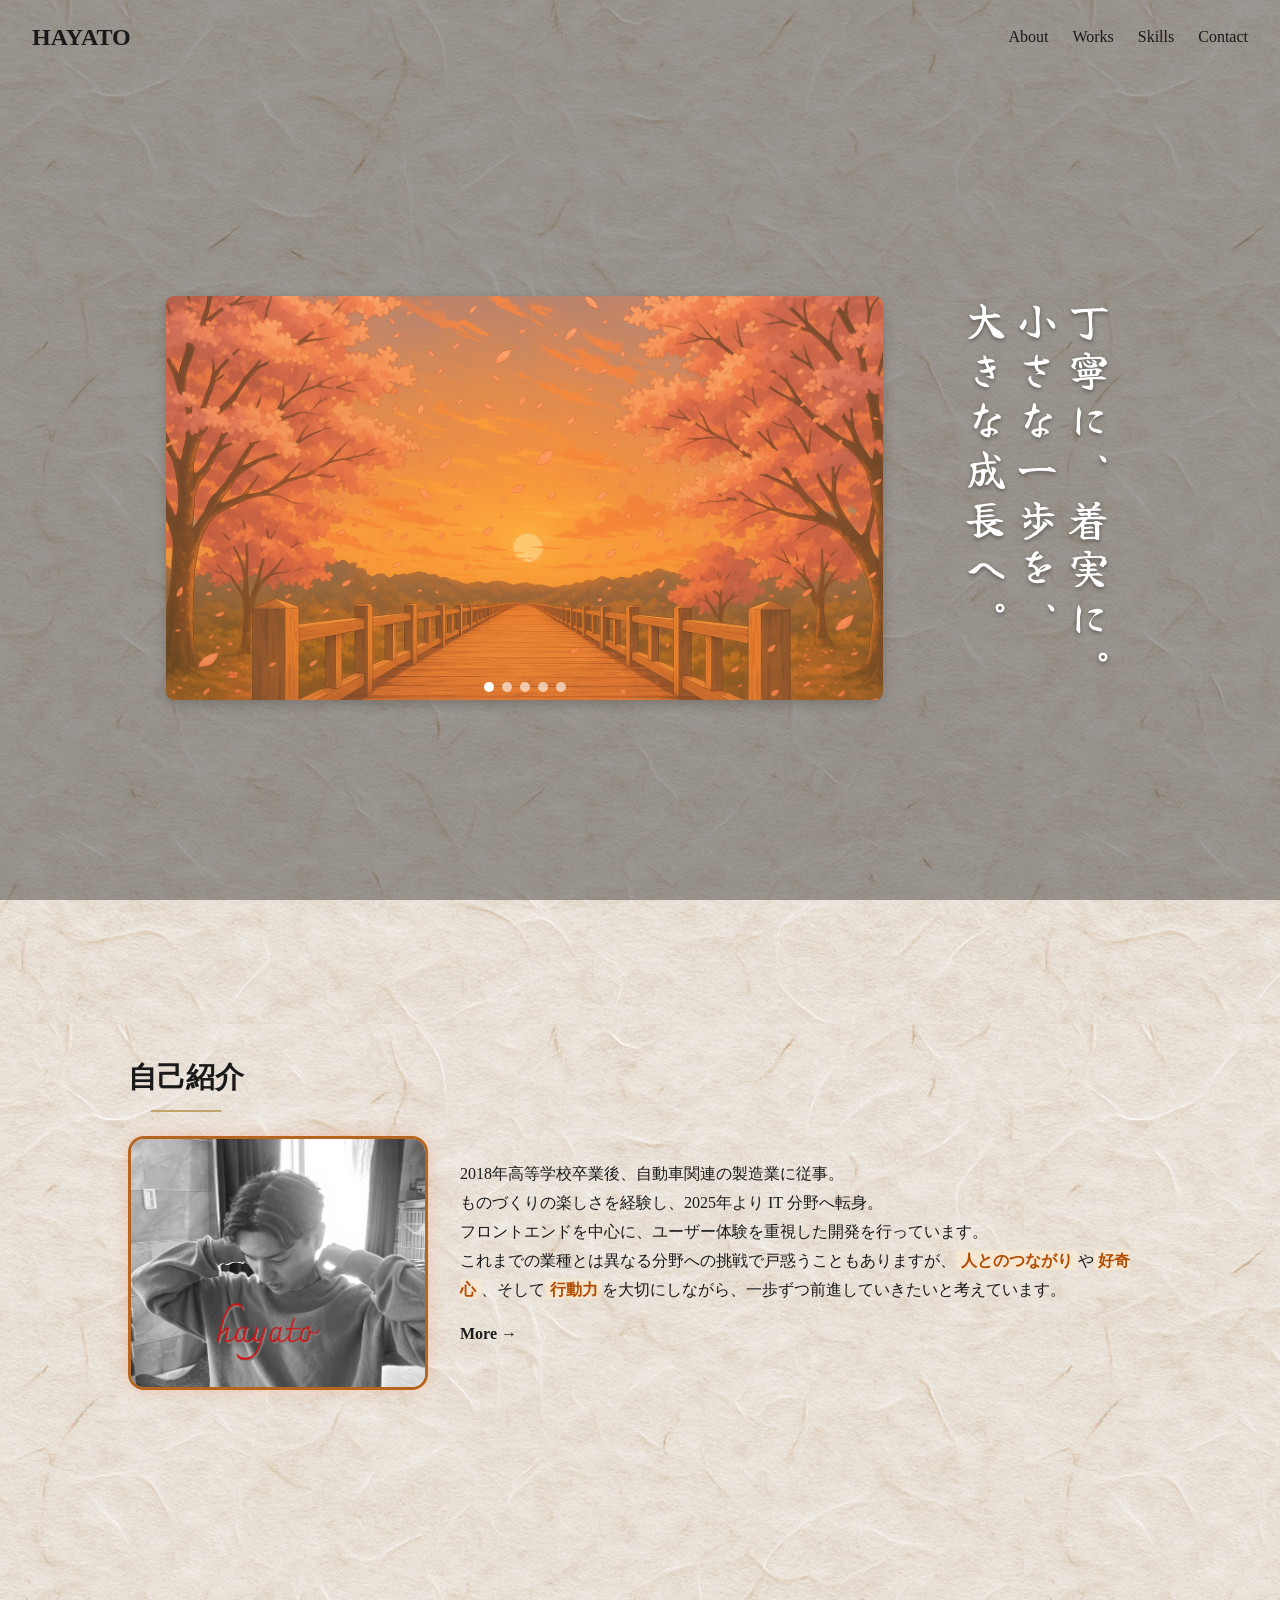
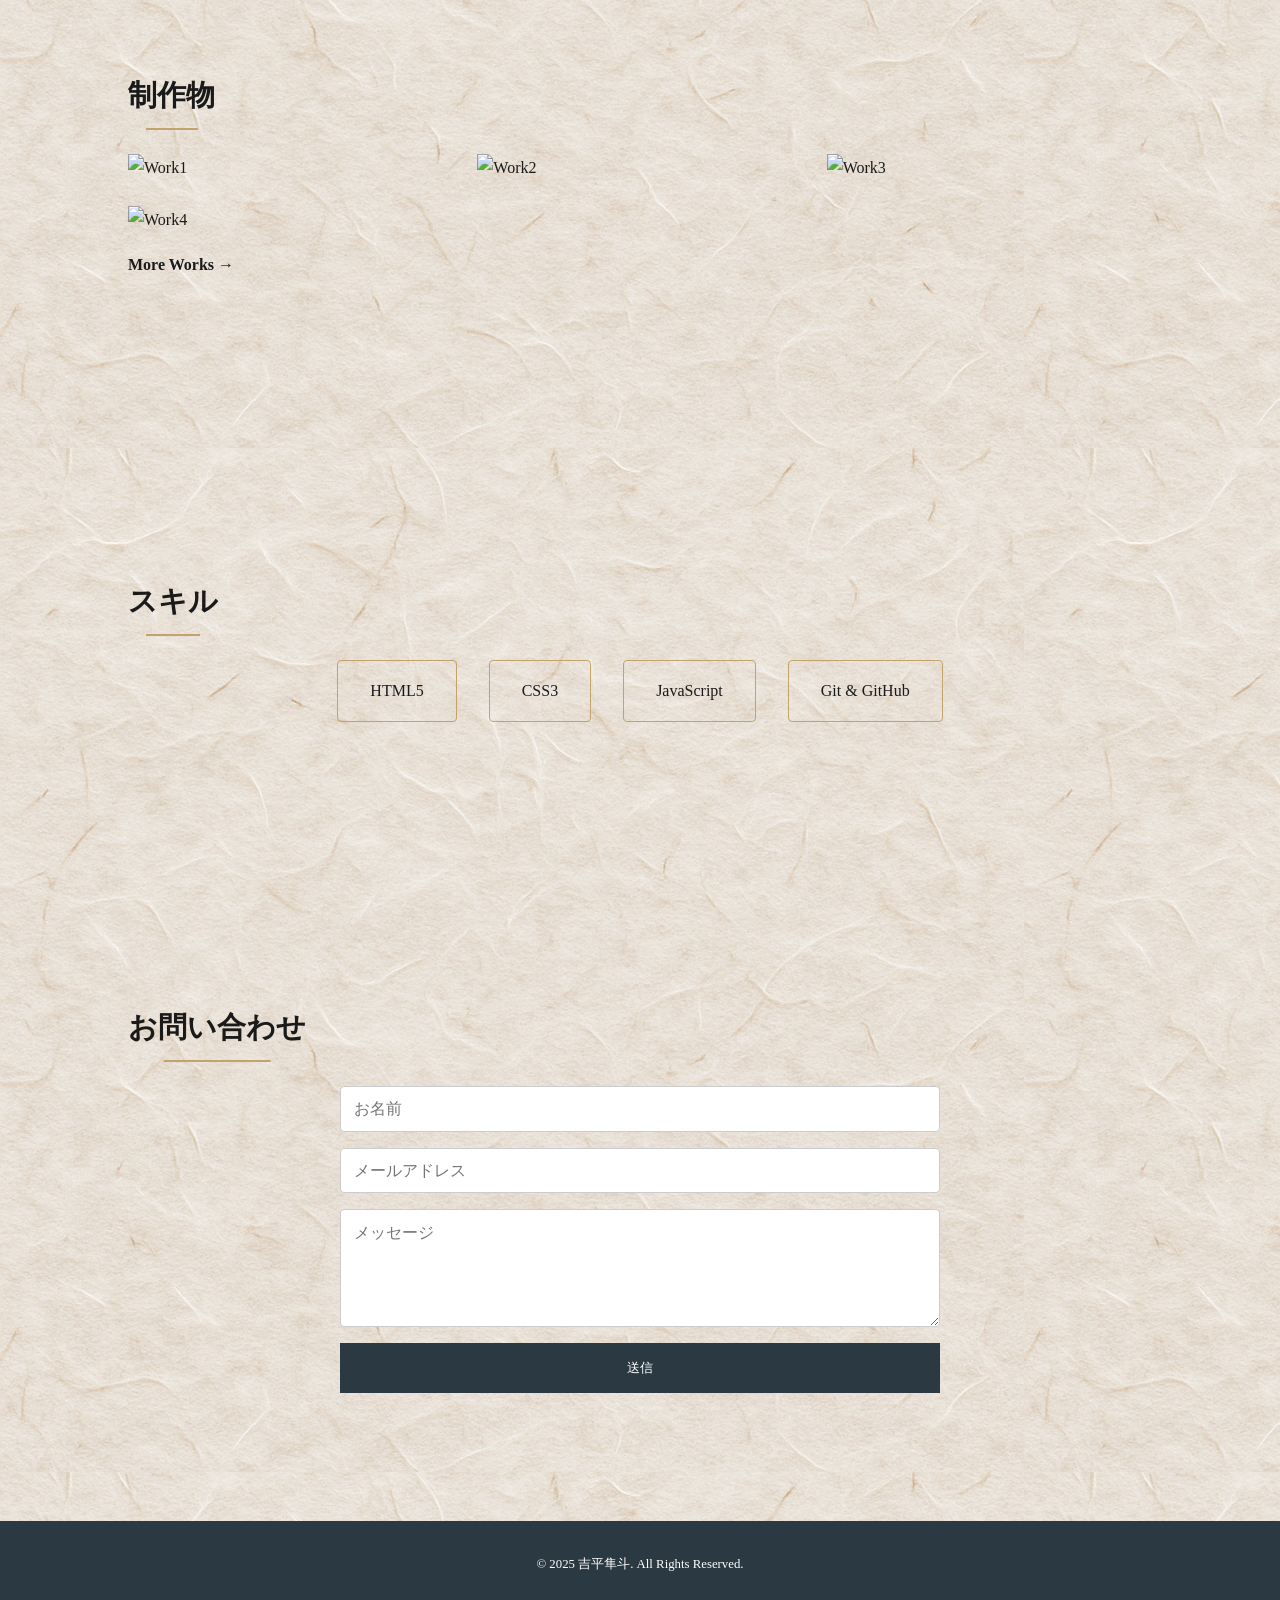
==== index.html @ d766558d "Add files via upload" ====
<!DOCTYPE html>
<html lang="ja">

<head>
  <meta charset="UTF-8" />
  <meta name="viewport" content="width=device-width, initial-scale=1.0" />
  <title>吉平隼斗 ポートフォリオ</title>
  <link href="https://fonts.googleapis.com/css2?family=Yuji+Syuku&display=swap" rel="stylesheet">
  <link rel="stylesheet" href="css/style.css" />
  <script src="js/script.js" defer></script>
  <script src="js/home.js" defer></script>
</head>

<body>
  <!-- ===== Header ===== -->
  <header class="site-header">
    <div class="logo">HAYATO</div>
    <nav class="nav">
      <ul>
        <li><a href="about.html">About</a></li>
        <li><a href="works.html">Works</a></li>
        <li><a href="#skills">Skills</a></li>
        <li><a href="#contact">Contact</a></li>
      </ul>
    </nav>
    <button class="menu-toggle" aria-label="メニューを開閉"></button>
  </header>

  <!-- オーバーレイ -->
  <div id="overlay" class="nav-overlay"></div>

  <!-- ===== Hero ===== -->
  <section class="hero">
    <div class="hero-slider">
      <div class="hero-slide active"><img src="images/hero-image1.png" alt="Slide 1"></div>
      <div class="hero-slide"><img src="images/hero-image2.png" alt="Slide 2"></div>
      <div class="hero-slide"><img src="images/hero-image3.png" alt="Slide 3"></div>
      <div class="hero-slide"><img src="images/hero-image4.png" alt="Slide 4"></div>
      <div class="hero-slide"><img src="images/hero-image5.png" alt="Slide 5"></div>
      <div class="hero-dots"></div>
    </div>
    <div class="catch">
      丁寧に、着実に。<br>
      小さな一歩を、<br>
      大きな成長へ。
    </div>
  </section>

  <!-- ===== About ===== -->
  <section id="about" class="section about fadein">
    <h2 class="section-title">自己紹介</h2>
    <div class="about-container">
      <div class="about-photo">
        <img src="images/profile.png" alt="プロフィール写真">
      </div>
      <div class="about-text">
        <p>
          2018年高等学校卒業後、自動車関連の製造業に従事。<br>
          ものづくりの楽しさを経験し、2025年より IT 分野へ転身。<br>
          フロントエンドを中心に、ユーザー体験を重視した開発を行っています。<br>
          これまでの業種とは異なる分野への挑戦で戸惑うこともありますが、<strong>人とのつながり</strong>や<strong>好奇心</strong>、そして<strong>行動力</strong>を大切にしながら、一歩ずつ前進していきたいと考えています。
        </p>
        <p class="more-link"><a href="about.html">More →</a></p>
      </div>
    </div>
  </section>

  <!-- ===== Works ===== -->
  <section id="works" class="section works fadein">
    <h2 class="section-title">制作物</h2>
    <div class="works-grid">
      <div class="work-item"><img src="images/sample1.jpg" alt="Work1"></div>
      <div class="work-item"><img src="images/sample2.jpg" alt="Work2"></div>
      <div class="work-item"><img src="images/sample3.jpg" alt="Work3"></div>
      <div class="work-item"><img src="images/sample4.jpg" alt="Work4"></div>
    </div>
    <p class="more-link"><a href="works.html">More Works →</a></p>
  </section>

  <!-- ===== Skills ===== -->
  <section id="skills" class="section fadein">
    <h2 class="section-title">スキル</h2>
    <div class="skills-list">
      <div class="skill">HTML5</div>
      <div class="skill">CSS3</div>
      <div class="skill">JavaScript</div>
      <div class="skill">Git & GitHub</div>
    </div>
  </section>

  <!-- ===== Contact ===== -->
  <section id="contact" class="section fadein">
    <h2 class="section-title">お問い合わせ</h2>
    <form class="contact-form" action="#" method="post">
      <input type="text" name="name" placeholder="お名前" required>
      <input type="email" name="email" placeholder="メールアドレス" required>
      <textarea name="message" rows="5" placeholder="メッセージ" required></textarea>
      <button type="submit" class="btn">送信</button>
    </form>
  </section>

  <!-- ===== Footer & Back to Top ===== -->
  <footer>
    &copy; 2025 吉平隼斗. All Rights Reserved.
  </footer>
  <div id="back-to-top" aria-label="トップへ戻る">▲</div>
</body>

</html>
---- css/style.css ----
@charset "uth-8";

/* 全体設定 */
/* === ベース・リセット === */
*,
*::before,
*::after {
  box-sizing: border-box;
}

body {
  margin: 0;
  font-family: 'Shippori Mincho B1', serif;
  background: #ffffff url("../images/washi_bg.png") repeat;
  color: #1a1a1a;
  line-height: 1.8;
  scroll-behavior: smooth;
}

body.no-scroll {
  overflow: hidden;
  height: 100vh;
}

/* === ヘッダー / ナビ === */
.site-header {
  position: fixed;
  top: 0;
  left: 0;
  width: 100%;
  display: flex;
  justify-content: space-between;
  align-items: center;
  padding: 1rem 2rem;
  z-index: 100;
  background: transparent;
  transition: background-color 0.3s ease, box-shadow 0.3s ease;
}

.site-header.scrolled {
  background: rgba(255, 255, 255, 0.9);
  box-shadow: 0 2px 4px rgba(0, 0, 0, 0.1);
}

.logo {
  font-size: 1.5rem;
  font-weight: bold;
}

.nav ul {
  display: flex;
  list-style: none;
  margin: 0;
  padding: 0;
}

.nav li {
  margin-left: 1.5rem;
}

.nav a {
  position: relative;
  text-decoration: none;
  color: #1a1a1a;
  font-size: 1rem;
}

.nav a::after {
  content: "";
  position: absolute;
  left: 0;
  bottom: -4px;
  width: 0;
  height: 1px;
  background: #1a1a1a;
  transition: width 0.3s ease;
}

.nav a:hover::after {
  width: 100%;
}

/* オーバーレイ */
.nav-overlay {
  position: fixed;
  inset: 0;
  background: rgba(0, 0, 0, 0.4);
  opacity: 0;
  pointer-events: none;
  transition: opacity 0.3s ease;
  z-index: 90;
}

.nav-overlay.show {
  opacity: 1;
  pointer-events: auto;
}

/* メニュー（スマホ用） */
.menu-toggle {
  display: none;
}

/* === Hero セクション === */
/* ---------- Hero スライダー ---------- */
.hero {
  display: flex;
  justify-content: center;
  align-items: center;
  gap: 6vw;
  height: 100vh;
  position: relative;
  padding: 8rem 10vw 2rem;
  flex-direction: row;
}

.hero::before {
  content: "";
  position: absolute;
  inset: 0;
  background: rgba(0, 0, 0, 0.35);
}

/* Hero スライダー */
.hero-slider {
  position: relative;
  width: 70%;
  max-width: 1000px;
  aspect-ratio: 16 / 9;
  overflow: hidden;
  border-radius: 8px;
  box-shadow: 0 4px 12px rgba(0, 0, 0, 0.2);
  z-index: 1;
}

.hero-slide {
  position: absolute;
  inset: 0;
  opacity: 0;
  transition: opacity .8s ease;
}

.hero-slide.active {
  opacity: 1;
}

.hero-slide img {
  width: 100%;
  height: 100%;
  object-fit: cover;
}

/* キャッチフレーズ */
.catch {
  position: relative;
  writing-mode: vertical-rl;
  font-size: 2.6rem;
  color: #fff;
  line-height: 3.2rem;
  letter-spacing: 0.18em;
  text-shadow: 0 2px 4px rgba(0, 0, 0, 0.4);
  z-index: 1;
  font-family: 'Yuji Syuku', cursive;
}

/* ドットナビ */
.hero-dots {
  position: absolute;
  bottom: 8px;
  left: 50%;
  transform: translateX(-50%);
  display: flex;
  gap: 8px;
  z-index: 2;
}

.hero-dots .dot {
  width: 10px;
  height: 10px;
  border-radius: 50%;
  background: rgba(255, 255, 255, 0.6);
  cursor: pointer;
  transition: background .3s;
}

.hero-dots .dot.active {
  background: #fff;
}

/* === 共通セクション === */
.section {
  padding: 8rem 10vw;
}

.section-title {
  font-size: 1.8rem;
  text-align: center;
  margin-bottom: 2rem;
  display: inline-block;
  position: relative;
}

.section-title::after {
  content: "";
  position: absolute;
  bottom: -8px;
  left: 50%;
  width: 60%;
  height: 2px;
  background: #c1a36b;
  transform: translateX(-50%);
}

/* === アニメーション === */
.fadein {
  opacity: 0;
  transform: translateY(40px);
  transition: opacity .8s ease, transform .8s ease;
}

.fadein.show {
  opacity: 1;
  transform: none;
}

/* === About === */
.about-container {
  display: flex;
  align-items: center;
  gap: 2rem;
  flex-wrap: wrap;
}

.about-photo {
  flex: 1;
  min-width: 200px;
  max-width: 300px;
}

.about-photo img {
  width: 100%;
  border-radius: 8px;
  display: block;
  border-radius: 16px;
  border: 3px solid #b5651d;
  box-shadow: 0 0 15px rgba(255, 127, 80, 0.3);
}

.about-text {
  flex: 2;
  min-width: 260px;
}

.about-text p {
  margin: 0 0 1rem;
}

.about-text strong {
  font-weight: bold;
  color: #b44c00;
  background: rgba(255, 237, 207, 0.5);
  padding: 0.1em 0.3em;
  border-radius: 4px;
}

/* Moreリンク（色変化させない） */
.more-link a {
  color: inherit;
  text-decoration: none;
  font-weight: bold;
}

.more-link a:hover {
  color: inherit;
  text-decoration: none;
}

/* === Works === */
.works-grid {
  display: grid;
  grid-template-columns: repeat(auto-fit, minmax(240px, 1fr));
  gap: 1.5rem;
}

.work-item {
  position: relative;
  overflow: hidden;
}

.work-item img {
  width: 100%;
  display: block;
  transition: transform .5s ease;
}

.work-item:hover img {
  transform: scale(1.05);
}

/* === Skills === */
.skills-list {
  display: flex;
  flex-wrap: wrap;
  justify-content: center;
  gap: 2rem;
}

.skill {
  padding: 1rem 2rem;
  border: 1px solid #c1a36b;
  border-radius: 4px;
}

/* === Contact === */
.contact-form {
  max-width: 600px;
  margin: 0 auto;
  display: flex;
  flex-direction: column;
  gap: 1rem;
}

.contact-form input,
.contact-form textarea {
  padding: 0.8rem;
  border: 1px solid #ccc;
  border-radius: 4px;
  font-family: inherit;
  font-size: 1rem;
}

.btn {
  background: #2b3a42;
  color: #fff;
  border: none;
  padding: 1rem;
  cursor: pointer;
  transition: background 0.3s;
}

.btn:hover {
  background: #445963;
}

/* === Footer === */
footer {
  font-size: 0.8rem;
  text-align: center;
  padding: 2rem 1rem;
  background: #2b3a42;
  color: #fff;
}

/* === Back to Top === */
#back-to-top {
  position: fixed;
  right: 2rem;
  bottom: 2rem;
  width: 48px;
  height: 48px;
  background: #2b3a42;
  color: #fff;
  border-radius: 50%;
  display: flex;
  align-items: center;
  justify-content: center;
  cursor: pointer;
  opacity: 0;
  pointer-events: none;
  transition: opacity 0.3s ease;
  z-index: 90;
}

#back-to-top.show {
  opacity: 1;
  pointer-events: auto;
}

/* === Responsive === */
@media (max-width: 768px) {
  .nav {
    position: fixed;
    top: 0;
    right: -100%;
    width: 220px;
    height: 100vh;
    background: #fff;
    flex-direction: column;
    align-items: flex-start;
    padding: 4rem 1.5rem 1rem;
    transition: right 0.3s ease;
    z-index: 99;
  }

  .nav.open {
    right: 0;
  }

  .nav ul {
    flex-direction: column;
    gap: 1.5rem;
  }

  .nav li {
    margin: 1rem 0;
  }

  .menu-toggle {
    display: flex;
    justify-content: center;
    align-items: center;
    font-size: 2rem;
    background: none;
    border: none;
    cursor: pointer;
    color: transparent;
    width: 48px;
    height: 48px;
    position: relative;
    z-index: 101;
  }

  .menu-toggle::before {
    content: "☰";
    color: #1a1a1a;
    font-size: 2rem;
    line-height: 1;
    position: absolute;
  }

  .menu-toggle.active::before {
    content: "×";
  }

  /* 本体のボタンは文字なしにしておく（中身はJS不要） */

  .hero {
    flex-direction: column;
    padding: 6rem 5vw 2rem;
  }

  .hero-slider {
    width: 100%;
    max-width: 100%;
    aspect-ratio: 4 / 3;
    margin-bottom: 1.5rem;
  }

  .catch {
    writing-mode: horizontal-tb;
    text-align: center;
    font-size: 1.2rem;
    line-height: 1.8;
  }

  .about-container {
    flex-direction: column;
    align-items: flex-start;
  }

  .about-photo,
  .about-text {
    width: 100%;
  }

  .about-text {
    margin-top: 1rem;
  }

  #back-to-top {
    right: 1rem;
    bottom: 1rem;
    width: 36px;
    height: 36px;
  }
}
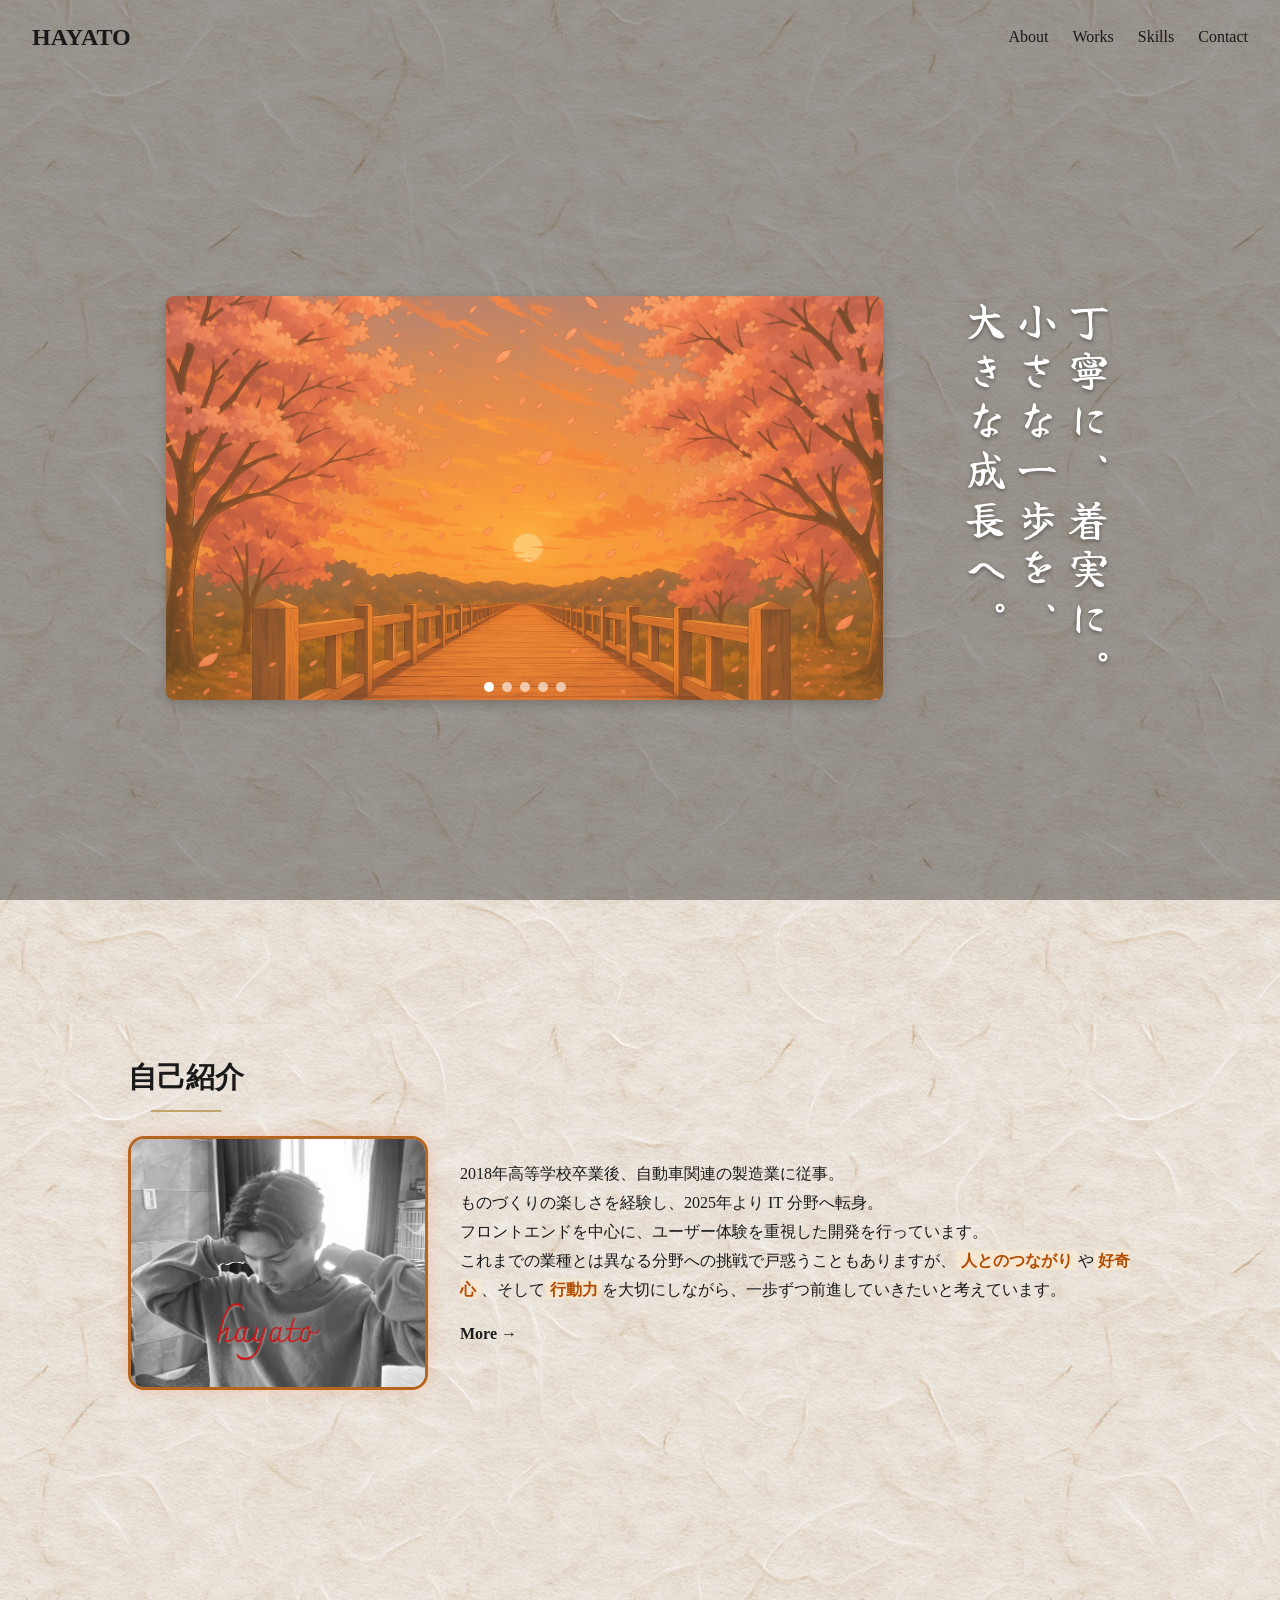
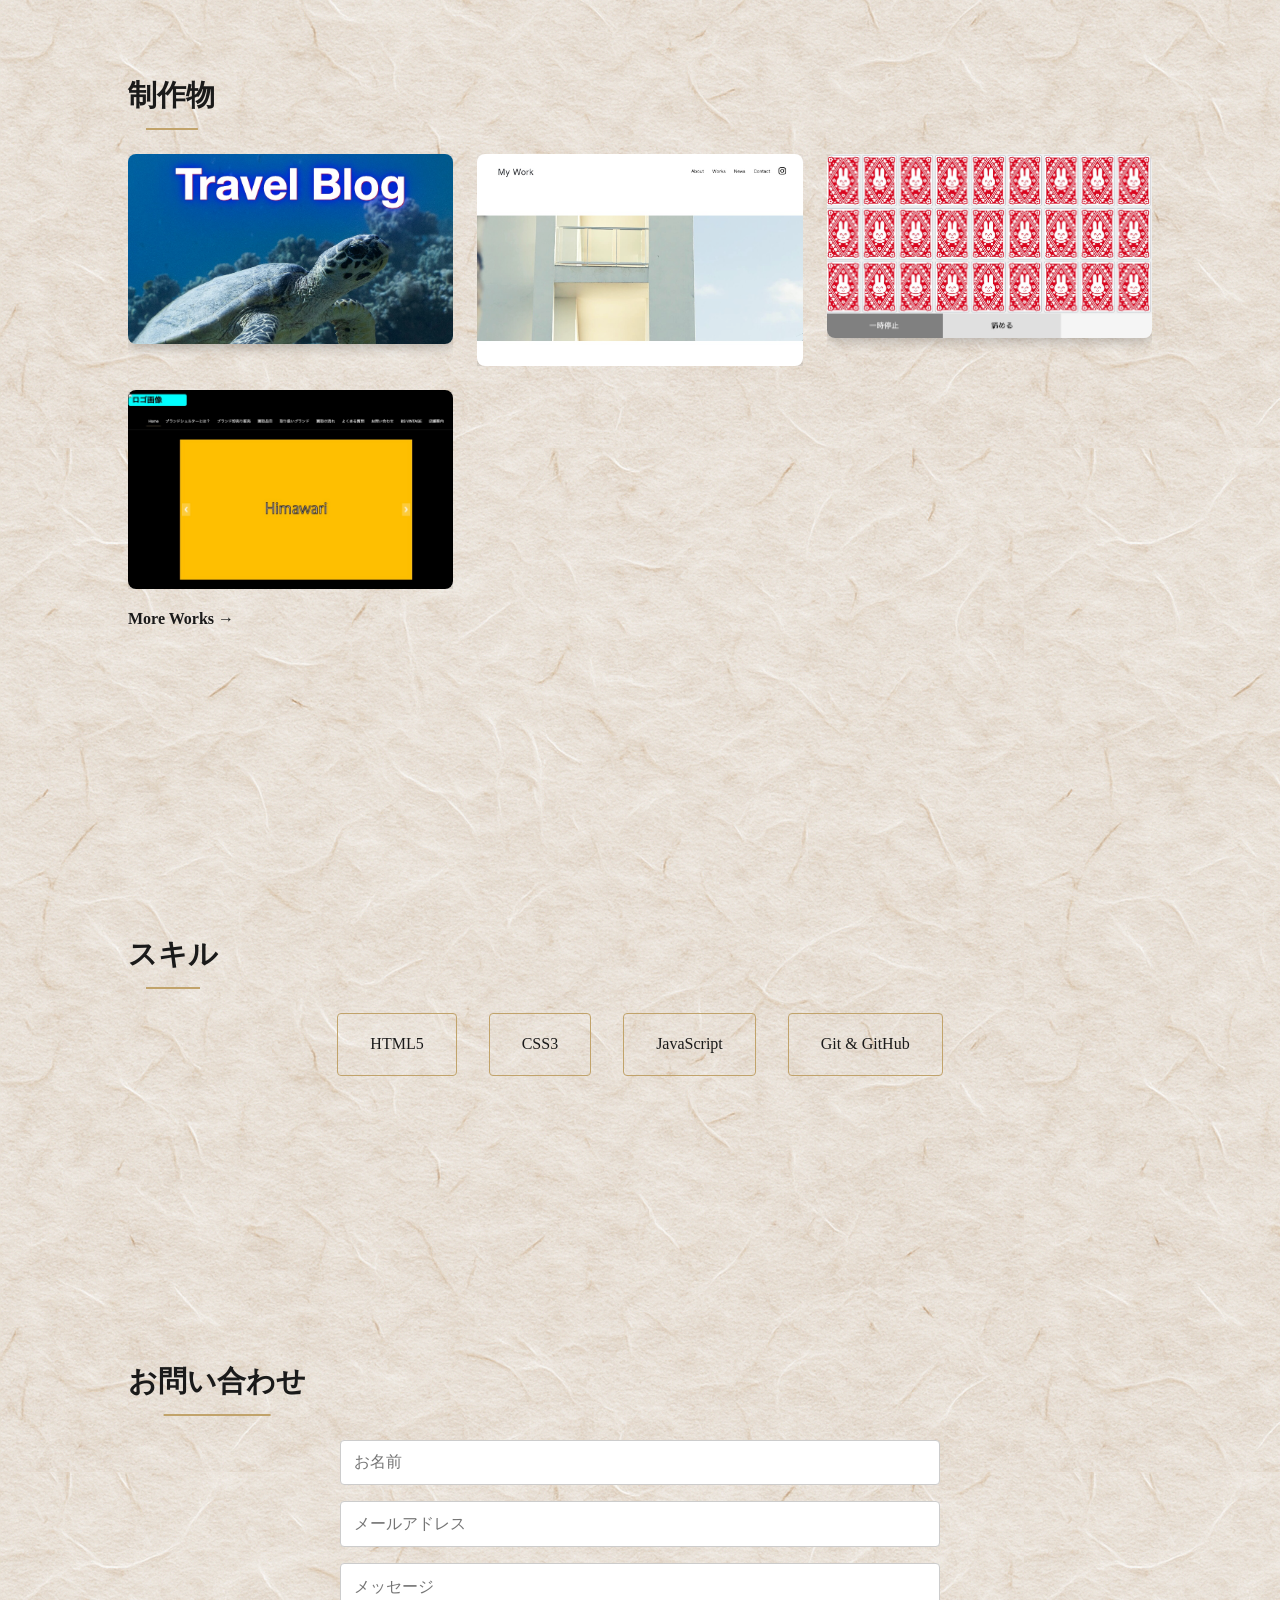
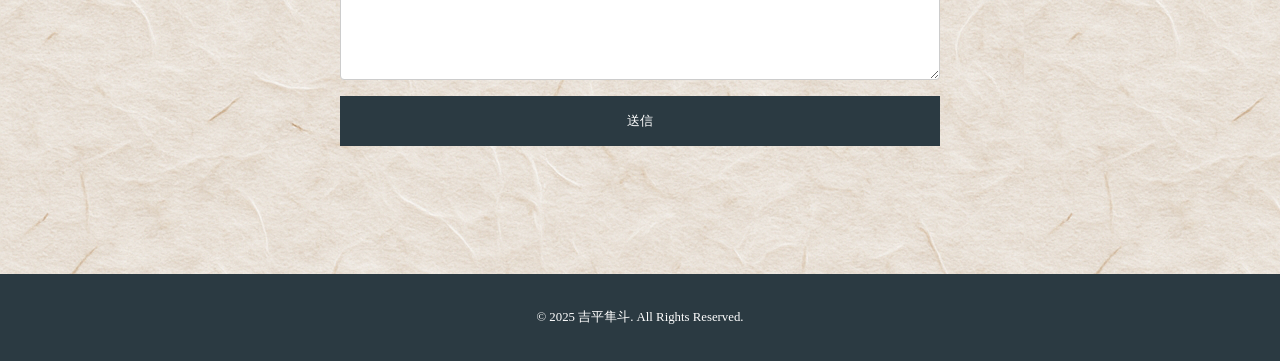
==== commit 9002e7c9: "Add files via upload" ====
--- a/index.html
+++ b/index.html
@@ -12,7 +12,6 @@
 </head>
 
 <body>
-  <!-- ===== Header ===== -->
   <header class="site-header">
     <div class="logo">HAYATO</div>
     <nav class="nav">
@@ -26,10 +25,8 @@
     <button class="menu-toggle" aria-label="メニューを開閉"></button>
   </header>
 
-  <!-- オーバーレイ -->
   <div id="overlay" class="nav-overlay"></div>
 
-  <!-- ===== Hero ===== -->
   <section class="hero">
     <div class="hero-slider">
       <div class="hero-slide active"><img src="images/hero-image1.png" alt="Slide 1"></div>
@@ -46,8 +43,7 @@
     </div>
   </section>
 
-  <!-- ===== About ===== -->
-  <section id="about" class="section about fadein">
+  <section id="about" class="section about fade-in">
     <h2 class="section-title">自己紹介</h2>
     <div class="about-container">
       <div class="about-photo">
@@ -65,20 +61,18 @@
     </div>
   </section>
 
-  <!-- ===== Works ===== -->
-  <section id="works" class="section works fadein">
+  <section id="works" class="section works fade-in">
     <h2 class="section-title">制作物</h2>
     <div class="works-grid">
-      <div class="work-item"><img src="images/sample1.jpg" alt="Work1"></div>
-      <div class="work-item"><img src="images/sample2.jpg" alt="Work2"></div>
-      <div class="work-item"><img src="images/sample3.jpg" alt="Work3"></div>
-      <div class="work-item"><img src="images/sample4.jpg" alt="Work4"></div>
+      <div class="work-item"><img src="images/image-item1.jpeg" alt="Work1"></div>
+      <div class="work-item"><img src="images/image-item2.jpeg" alt="Work2"></div>
+      <div class="work-item"><img src="images/image-item3.jpeg" alt="Work3"></div>
+      <div class="work-item"><img src="images/image-item4.jpeg" alt="Work4"></div>
     </div>
     <p class="more-link"><a href="works.html">More Works →</a></p>
   </section>
 
-  <!-- ===== Skills ===== -->
-  <section id="skills" class="section fadein">
+  <section id="skills" class="section fade-in">
     <h2 class="section-title">スキル</h2>
     <div class="skills-list">
       <div class="skill">HTML5</div>
@@ -88,7 +82,6 @@
     </div>
   </section>
 
-  <!-- ===== Contact ===== -->
   <section id="contact" class="section fadein">
     <h2 class="section-title">お問い合わせ</h2>
     <form class="contact-form" action="#" method="post">
@@ -99,7 +92,6 @@
     </form>
   </section>
 
-  <!-- ===== Footer & Back to Top ===== -->
   <footer>
     &copy; 2025 吉平隼斗. All Rights Reserved.
   </footer>
--- a/css/style.css
+++ b/css/style.css
@@ -1,7 +1,7 @@
 @charset "uth-8";
 
 /* 全体設定 */
-/* === ベース・リセット === */
+/*  ベース・リセット  */
 *,
 *::before,
 *::after {
@@ -22,7 +22,7 @@
   height: 100vh;
 }
 
-/* === ヘッダー / ナビ === */
+/*  ヘッダー / ナビ  */
 .site-header {
   position: fixed;
   top: 0;
@@ -80,7 +80,7 @@
   width: 100%;
 }
 
-/* オーバーレイ */
+/*  オーバーレイ  */
 .nav-overlay {
   position: fixed;
   inset: 0;
@@ -96,13 +96,12 @@
   pointer-events: auto;
 }
 
-/* メニュー（スマホ用） */
+/*  メニュー（スマホ用）  */
 .menu-toggle {
   display: none;
 }
 
-/* === Hero セクション === */
-/* ---------- Hero スライダー ---------- */
+/*  Hero セクション  */
 .hero {
   display: flex;
   justify-content: center;
@@ -121,7 +120,7 @@
   background: rgba(0, 0, 0, 0.35);
 }
 
-/* Hero スライダー */
+/*  Hero スライダー  */
 .hero-slider {
   position: relative;
   width: 70%;
@@ -150,7 +149,7 @@
   object-fit: cover;
 }
 
-/* キャッチフレーズ */
+/*  キャッチフレーズ  */
 .catch {
   position: relative;
   writing-mode: vertical-rl;
@@ -163,7 +162,7 @@
   font-family: 'Yuji Syuku', cursive;
 }
 
-/* ドットナビ */
+/*  ドットナビ  */
 .hero-dots {
   position: absolute;
   bottom: 8px;
@@ -187,7 +186,7 @@
   background: #fff;
 }
 
-/* === 共通セクション === */
+/*  共通セクション  */
 .section {
   padding: 8rem 10vw;
 }
@@ -211,19 +210,19 @@
   transform: translateX(-50%);
 }
 
-/* === アニメーション === */
-.fadein {
+/*  アニメーション  */
+.fade-in {
   opacity: 0;
   transform: translateY(40px);
   transition: opacity .8s ease, transform .8s ease;
 }
 
-.fadein.show {
+.fade-in.show {
   opacity: 1;
   transform: none;
 }
 
-/* === About === */
+/*  About  */
 .about-container {
   display: flex;
   align-items: center;
@@ -263,7 +262,7 @@
   border-radius: 4px;
 }
 
-/* Moreリンク（色変化させない） */
+/*  Moreリンク（色変化させない）  */
 .more-link a {
   color: inherit;
   text-decoration: none;
@@ -275,7 +274,7 @@
   text-decoration: none;
 }
 
-/* === Works === */
+/*  Works  */
 .works-grid {
   display: grid;
   grid-template-columns: repeat(auto-fit, minmax(240px, 1fr));
@@ -291,13 +290,17 @@
   width: 100%;
   display: block;
   transition: transform .5s ease;
+  border-radius: 8px;
+  box-shadow: 0 4px 12px rgba(0, 0, 0, 0.2);
+  transition: transform 0.3s ease, box-shadow 0.3s ease;
 }
 
 .work-item:hover img {
-  transform: scale(1.05);
-}
-
-/* === Skills === */
+  transform: scale(1.03);
+  box-shadow: 0 6px 18px rgba(0, 0, 0, 0.3);
+}
+
+/*  Skills  */
 .skills-list {
   display: flex;
   flex-wrap: wrap;
@@ -311,7 +314,7 @@
   border-radius: 4px;
 }
 
-/* === Contact === */
+/*  Contact  */
 .contact-form {
   max-width: 600px;
   margin: 0 auto;
@@ -342,7 +345,7 @@
   background: #445963;
 }
 
-/* === Footer === */
+/*  Footer  */
 footer {
   font-size: 0.8rem;
   text-align: center;
@@ -351,7 +354,7 @@
   color: #fff;
 }
 
-/* === Back to Top === */
+/*  Back to Top  */
 #back-to-top {
   position: fixed;
   right: 2rem;
@@ -376,7 +379,7 @@
   pointer-events: auto;
 }
 
-/* === Responsive === */
+/*  Responsive  */
 @media (max-width: 768px) {
   .nav {
     position: fixed;
@@ -432,7 +435,7 @@
     content: "×";
   }
 
-  /* 本体のボタンは文字なしにしておく（中身はJS不要） */
+  /*  本体のボタンは文字なしにしておく  */
 
   .hero {
     flex-direction: column;
